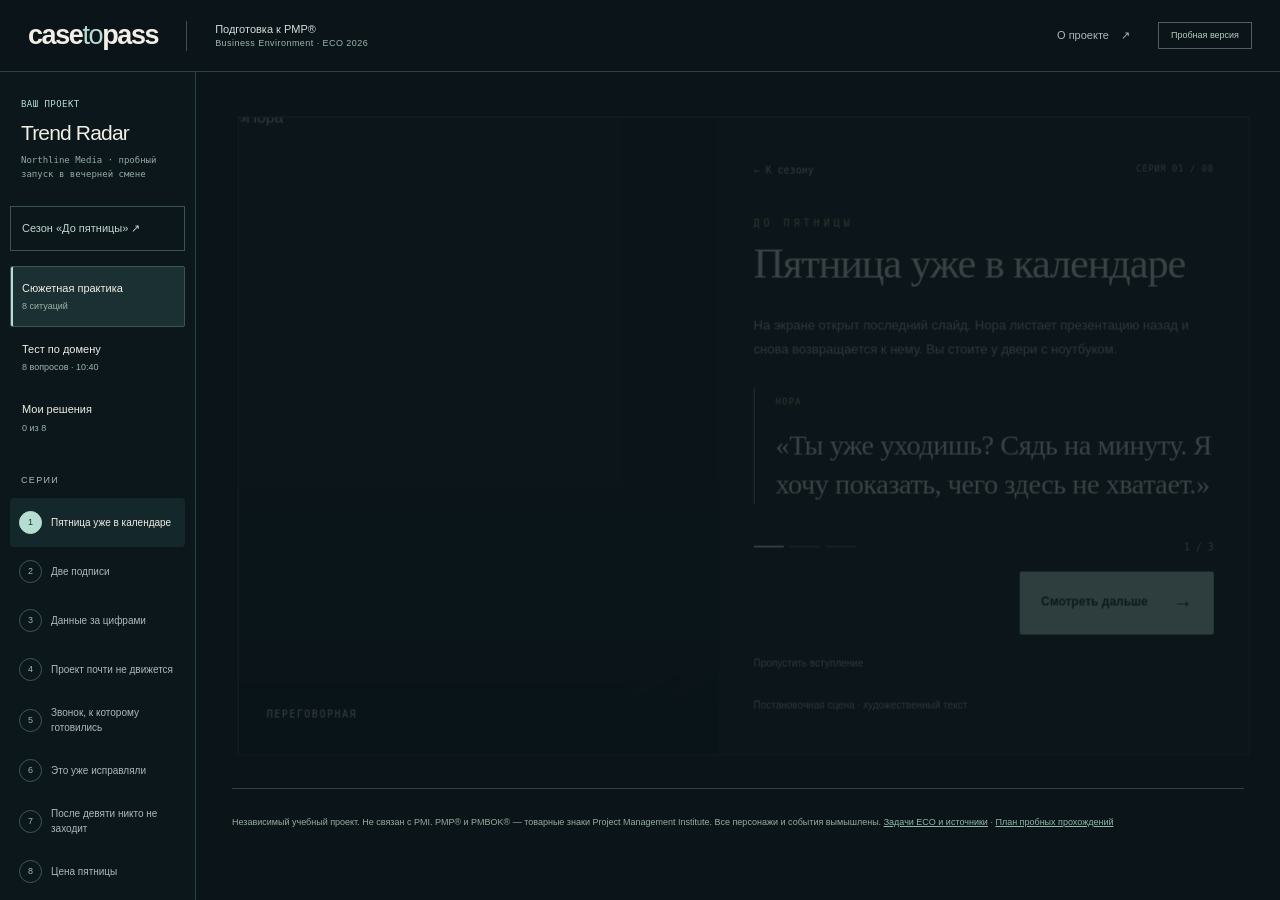
==== index.html @ 9f3e3e90 "Preview deploy: simulator + story-demo + shared + used media" ====
<!DOCTYPE html>
<html lang="en">
<head>
<meta charset="utf-8">
<meta name="robots" content="noindex,nofollow">
<title>CaseToPass — preview</title>
<meta http-equiv="refresh" content="0; url=./simulator/">
<style>body{font-family:system-ui;background:#0b1519;color:#b5ddd2;display:flex;min-height:100vh;align-items:center;justify-content:center}</style>
</head>
<body>
<p>Opening the simulator… <a href="./simulator/" style="color:#dda66e">continue</a></p>
</body>
</html>
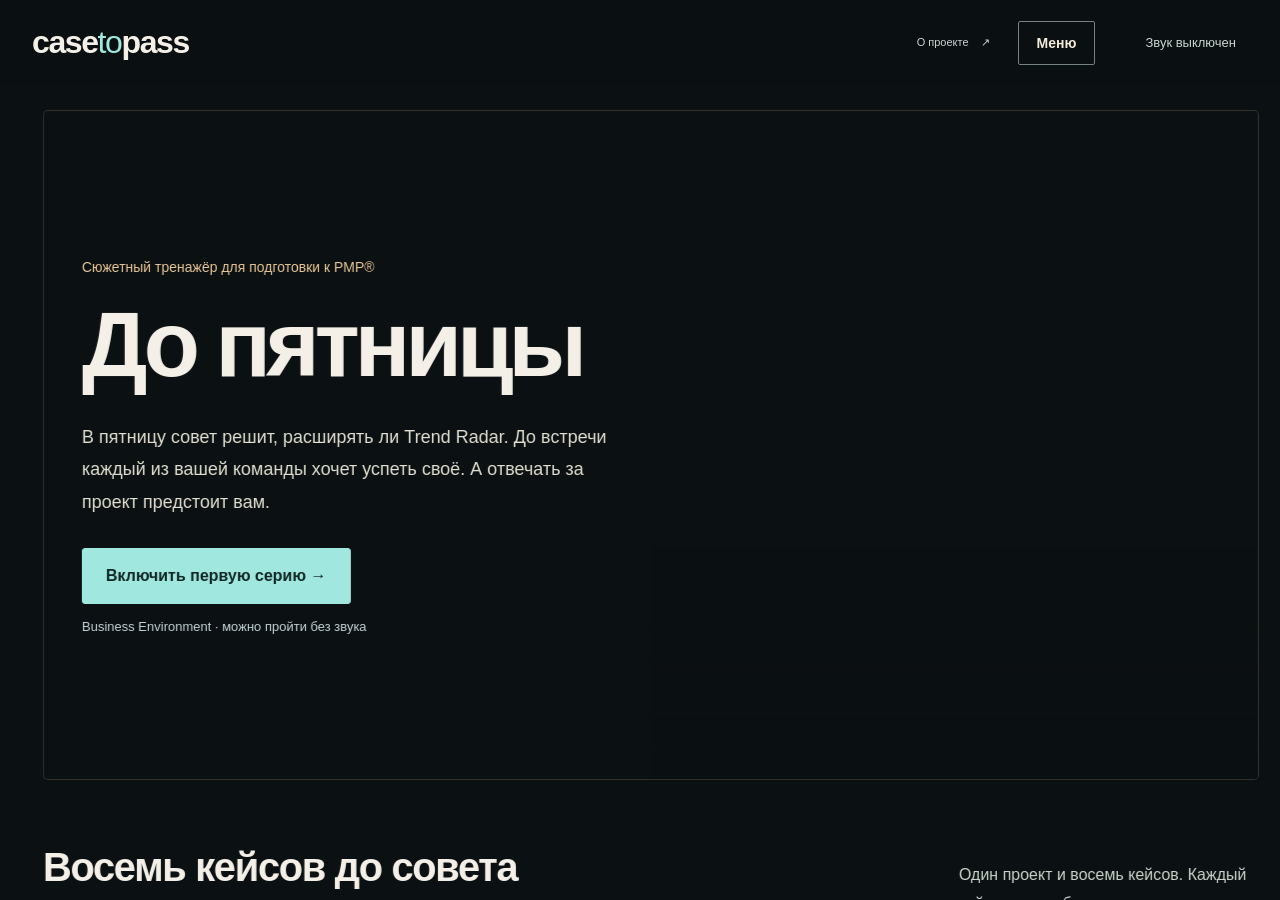
==== commit 1ffbf55d: "Phone-check preview from casetopass@dfcc0403a83f5190aa04f63968015ca6f59cb20b Committed mvp runtime o" ====
--- a/index.html
+++ b/index.html
@@ -1,13 +1 @@
-<!DOCTYPE html>
-<html lang="en">
-<head>
-<meta charset="utf-8">
-<meta name="robots" content="noindex,nofollow">
-<title>CaseToPass — preview</title>
-<meta http-equiv="refresh" content="0; url=./simulator/">
-<style>body{font-family:system-ui;background:#0b1519;color:#b5ddd2;display:flex;min-height:100vh;align-items:center;justify-content:center}</style>
-</head>
-<body>
-<p>Opening the simulator… <a href="./simulator/" style="color:#dda66e">continue</a></p>
-</body>
-</html>
+<!doctype html><html lang="ru"><head><meta charset="utf-8"><link rel="icon" href="data:,"><meta name="viewport" content="width=device-width,initial-scale=1"><meta name="robots" content="noindex,nofollow"><meta http-equiv="refresh" content="0;url=./simulator/#season"><title>CaseToPass — проверка MVP</title><style>body{background:#0b1012;color:#a0e7df;font:18px/1.7 system-ui;padding:40px}a{color:inherit}</style></head><body><a href="./simulator/#season">Открыть тренажёр</a><p>Пробная версия для проверки на телефоне. Авторский черновик до PMP-рецензий.</p></body></html>
